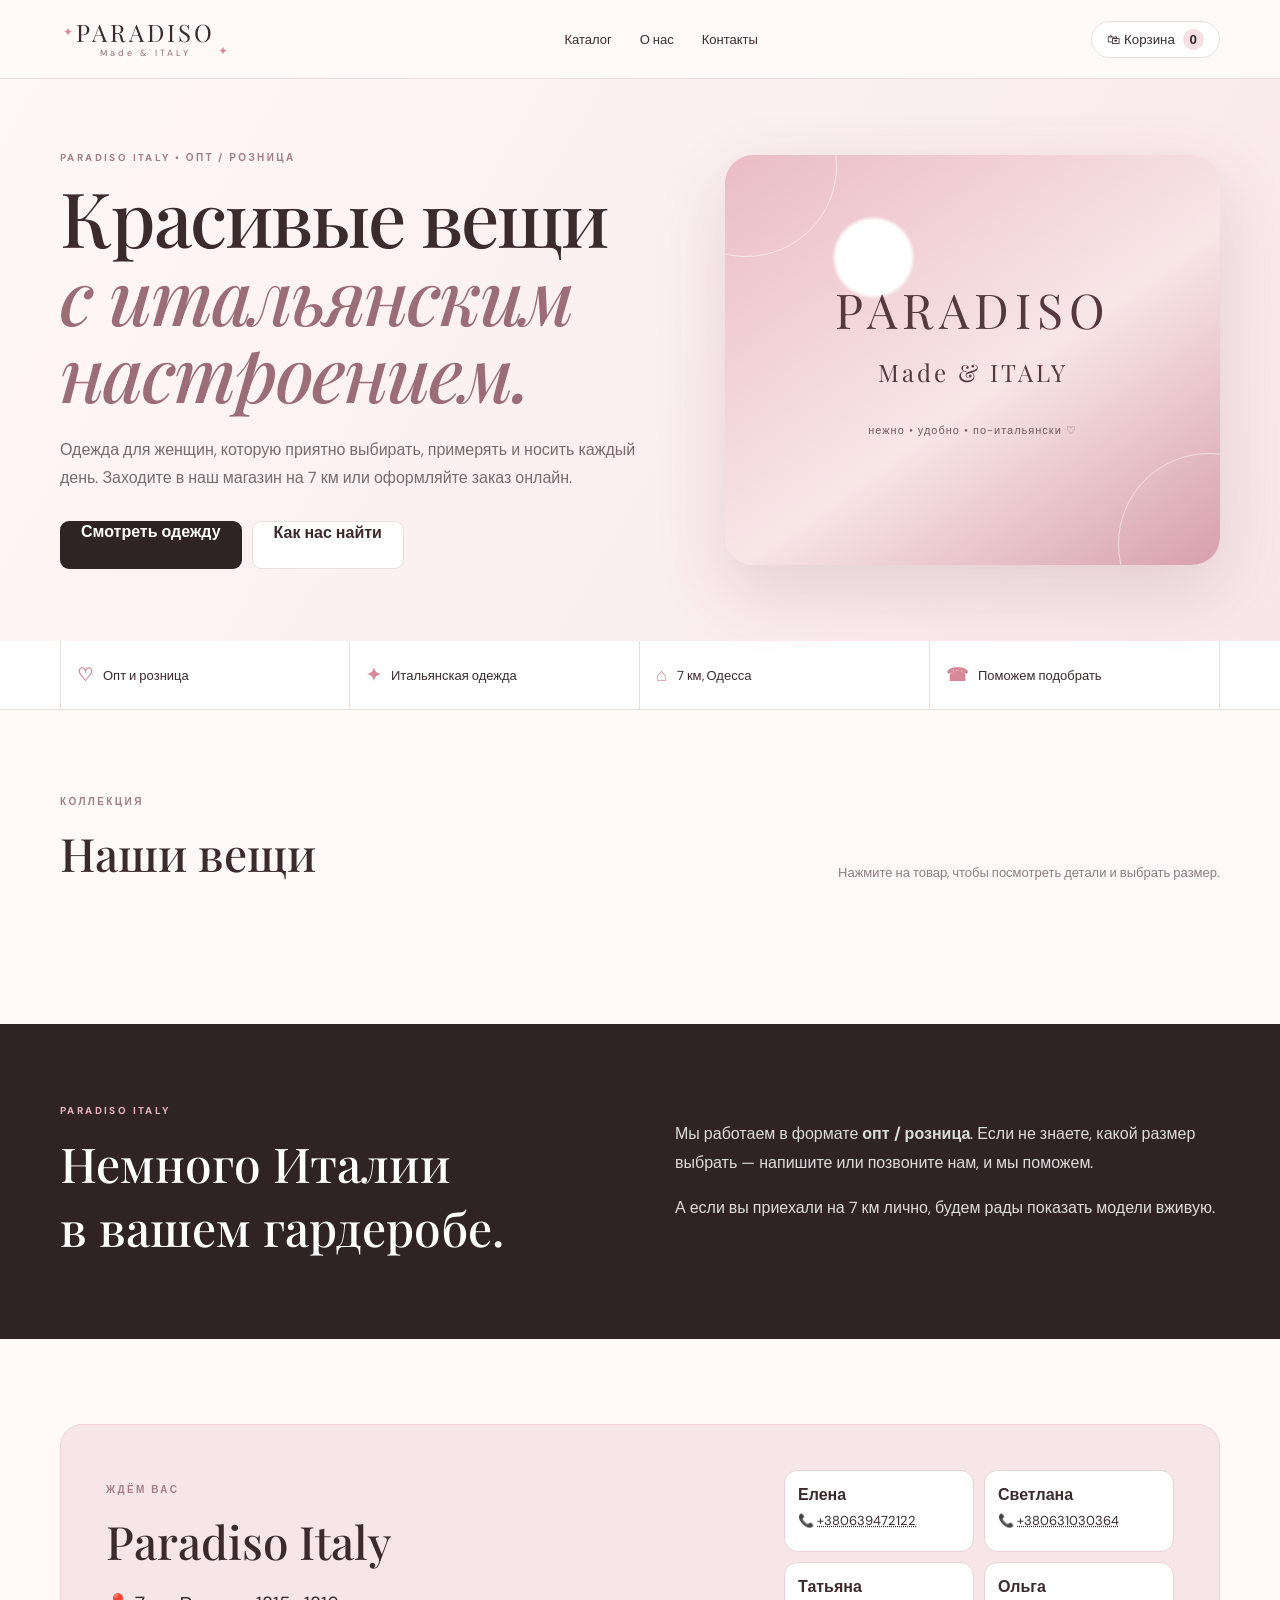
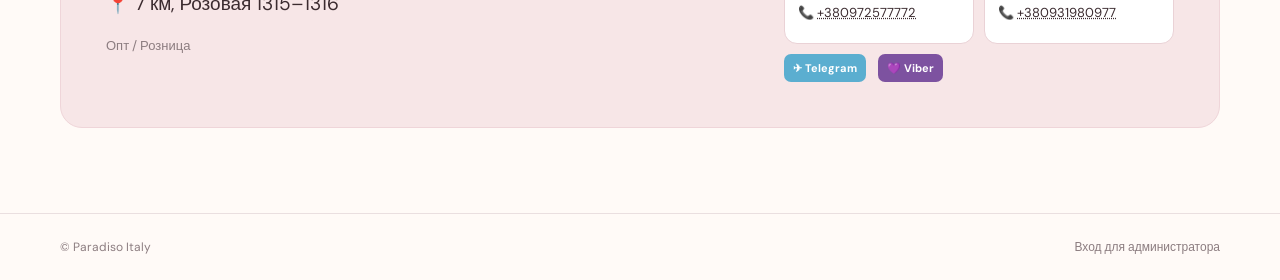
==== public/index.html @ 61d0f86c "обно" ====
<!doctype html>
<html lang="ru">
<head>
<meta name="google-site-verification" content="xDZA74YdljTS5p6z2vK63zpE6DEzyTb8hhzq6Sag-8w" />
<meta charset="utf-8"><meta name="viewport" content="width=device-width,initial-scale=1">
<meta name="description" content="Женская одежда оптом и в розницу в Одессе на 7 км. Каталог PARADISO Made & ITALY: костюмы, платья и другие модели. Выбор размера и заказ онлайн.">
<meta name="robots" content="index,follow,max-image-preview:large,max-snippet:-1,max-video-preview:-1">
<meta name="author" content="PARADISO Made & ITALY">
<meta name="application-name" content="PARADISO Made & ITALY">
<meta property="og:locale" content="ru_UA">
<meta property="og:image" content="https://paradiso-italy.kipillzatorskiy.workers.dev/images/social-preview.png">
<meta property="og:image:width" content="1200">
<meta property="og:image:height" content="630">
<meta property="og:image:alt" content="PARADISO Made & ITALY — женская одежда">
<meta name="twitter:card" content="summary_large_image">
<meta name="twitter:title" content="PARADISO Made & ITALY — женская одежда в Одессе">
<meta name="twitter:description" content="Женская одежда оптом и в розницу. 7 км, Одесса. Каталог и заказ онлайн.">
<meta name="twitter:image" content="https://paradiso-italy.kipillzatorskiy.workers.dev/images/social-preview.png">
<link rel="canonical" href="https://paradiso-italy.kipillzatorskiy.workers.dev/">
<meta property="og:type" content="website">
<meta property="og:site_name" content="PARADISO Made & ITALY">
<meta property="og:title" content="PARADISO Made & ITALY — женская одежда в Одессе">
<meta property="og:description" content="Женская одежда оптом и в розницу. 7 км, Одесса. Каталог и заказ онлайн.">
<meta property="og:url" content="https://paradiso-italy.kipillzatorskiy.workers.dev/">
<meta name="theme-color" content="#f6e7e8">
<title>PARADISO Made & ITALY — женская одежда в Одессе, 7 км</title>
<link rel="icon" href="favicon.svg" type="image/svg+xml">
<link rel="stylesheet" href="style.css">
<script type="application/ld+json">
{
  "@context":"https://schema.org",
  "@type":"ClothingStore",
  "name":"PARADISO Made & ITALY",
  "url":"https://paradiso-italy.kipillzatorskiy.workers.dev/",
  "description":"Женская одежда оптом и в розницу в Одессе на 7 км. Каталог, выбор размера и заказ онлайн.",
  "image":"https://paradiso-italy.kipillzatorskiy.workers.dev/images/social-preview.png",
  "areaServed":[
    {"@type":"City","name":"Одесса"},
    {"@type":"Country","name":"Украина"}
  ],
  "address":{
    "@type":"PostalAddress",
    "streetAddress":"Розовая 1315–1316, 7 км",
    "addressLocality":"Одесса",
    "addressCountry":"UA"
  },
  "telephone":["+380639472122","+380631030364","+380972577772","+380931980977"]
}
</script>
</head>
<body>
<header class="topbar">
  <div class="wrap nav">
    <a class="brand" href="#top" aria-label="Paradiso Italy">
      <span class="brand-flower">✦</span>
      <span class="brand-main">PARADISO</span>
      <span class="brand-sub">Made &amp; ITALY</span>
      <span class="brand-flower">✦</span>
    </a>
    <nav><a href="#catalog">Каталог</a><a href="#about">О нас</a><a href="#contacts">Контакты</a></nav>
    <button class="cart-pill" id="cartBtn">🛍 Корзина <b id="cartCount">0</b></button>
  </div>
</header>

<main id="top">
<section class="hero">
  <div class="wrap hero-grid">
    <div>
      <div class="tiny">PARADISO ITALY • ОПТ / РОЗНИЦА</div>
      <h1>Красивые вещи<br><i>с итальянским настроением.</i></h1>
      <p>Одежда для женщин, которую приятно выбирать, примерять и носить каждый день. Заходите в наш магазин на 7 км или оформляйте заказ онлайн.</p>
      <div class="hero-buttons"><a class="btn dark" href="#catalog">Смотреть одежду</a><a class="btn light" href="#contacts">Как нас найти</a></div>
    </div>
    <div class="hero-art">
      <div class="ornament">PARADISO<br><span>Made &amp; ITALY</span></div>
      <div class="hero-note">нежно • удобно • по-итальянски ♡</div>
    </div>
  </div>
</section>

<section class="benefits"><div class="wrap benefits-grid">
  <div><b>♡</b><span>Опт и розница</span></div>
  <div><b>✦</b><span>Итальянская одежда</span></div>
  <div><b>⌂</b><span>7 км, Одесса</span></div>
  <div><b>☎</b><span>Поможем подобрать</span></div>
</div></section>

<section id="catalog" class="section"><div class="wrap">
  <div class="section-title"><div><div class="tiny">КОЛЛЕКЦИЯ</div><h2>Наши вещи</h2></div><div class="soft">Нажмите на товар, чтобы посмотреть детали и выбрать размер.</div></div>
  <div class="catalog-head"><div id="cats" class="cats"></div></div>
  <div id="products" class="products"></div>
  <div id="empty" class="empty hidden">Пока ничего не найдено ♡</div>
</div></section>

<section id="about" class="dark-section"><div class="wrap about-grid">
  <div><div class="tiny pale">PARADISO ITALY</div><h2>Немного Италии<br>в вашем гардеробе.</h2></div>
  <div><p>Мы работаем в формате <b>опт / розница</b>. Если не знаете, какой размер выбрать — напишите или позвоните нам, и мы поможем.</p><p>А если вы приехали на 7 км лично, будем рады показать модели вживую.</p></div>
</div></section>

<section id="contacts" class="section"><div class="wrap">
  <div class="contact-card">
    <div><div class="tiny">ЖДЁМ ВАС</div><h2>Paradiso Italy</h2><p class="address">📍 7 км, Розовая 1315–1316</p><p class="soft">Опт / Розница</p></div>
    <div class="contact-people">
      <div class="person"><b id="contactName1">Елена</b><span>📞 <button id="contactPhone1" class="copy-phone" data-phone="+380639472122">+380639472122</button></span></div>
      <div class="person"><b id="contactName2">Светлана</b><span>📞 <button id="contactPhone2" class="copy-phone" data-phone="+380631030364">+380631030364</button></span></div>
      <div class="person"><b id="contactName3">Татьяна</b><span>📞 <button id="contactPhone3" class="copy-phone" data-phone="+380972577772">+380972577772</button></span></div>
      <div class="person"><b id="contactName4">Ольга</b><span>📞 <button id="contactPhone4" class="copy-phone" data-phone="+380931980977">+380931980977</button></span></div>
      <div class="person-links"><a id="tgBtn" class="mini-contact tg" href="#" target="_blank">✈ Telegram</a><a id="vbBtn" class="mini-contact vb" href="#">💜 Viber</a></div>
    </div>
  </div>
</div></section>
</main>
<footer><div class="wrap foot"><span>© <span id="year"></span> Paradiso Italy</span><a href="/admin.html">Вход для администратора</a></div></footer>

<div id="productModal" class="modal hidden"><div class="shade"></div><div class="modal-box product-modal"><button class="x" data-close>×</button><div id="modalPhoto"></div><div class="modal-content">
  <div class="tiny" id="modalCat"></div><h3 id="modalName"></h3><div id="modalPrice" class="price"></div><p id="modalDesc"></p>
  <label>Размер</label><div id="sizes" class="sizes"></div>
  <button id="addToCart" class="btn dark full">Добавить в корзину 🛍</button>
  <div id="sizeHint" class="hint">Выберите размер</div>
</div></div></div>

<div id="cartModal" class="modal hidden"><div class="shade"></div><div class="modal-box cart-modal"><button class="x" data-close>×</button><div class="tiny">ВАШ ЗАКАЗ</div><h3>Корзина <span id="cartTotalCount"></span></h3><div id="cartItems"></div><div class="cart-summary"><b>Итого:</b><strong id="cartTotal"></strong></div>
<button id="checkoutBtn" class="btn dark full">Перейти к оформлению</button></div></div>

<div id="checkoutModal" class="modal hidden"><div class="shade"></div><div class="modal-box checkout-modal"><button class="x" data-close>×</button><div class="tiny">ОФОРМЛЕНИЕ</div><h3>Куда отправить заказ?</h3>
<form id="checkoutForm">
<input required name="name" placeholder="Имя и фамилия получателя" autocomplete="name" pattern=".*\s+.*" title="Введите имя и фамилию">
<input required name="phone" placeholder="+380XXXXXXXXX" autocomplete="tel" inputmode="tel" pattern="\+380[0-9]{9}" title="Введите номер в формате +380XXXXXXXXX">
<div class="choice-title">Как получить заказ?</div>
<div class="choice"><label><input type="radio" name="delivery" value="Самовывоз" checked> 🏠 Самовывоз</label><label><input type="radio" name="delivery" value="Новая Почта"> 📦 Новая Почта</label></div>
<div id="pickupNote" class="success">Самовывоз: 7 км, Розовая 1315–1316. Приходите в магазин и заберите заказ после подтверждения менеджером.</div>
<div id="npFields" class="np-fields hidden">
  <div><input name="city" id="city" list="cityList" placeholder="Начните вводить город"><datalist id="cityList"></datalist></div>
  <div><input name="branch" id="branch" list="branchList" placeholder="Выберите отделение"><datalist id="branchList"></datalist></div>
  <div id="npHint" class="soft np-hint">Начните вводить город — список подгрузится.</div>
</div>
<div class="choice-title">Способ оплаты</div>
<div class="payment-select">
<select required name="payment" id="payment">
<option value="Перевод на карту">💳 Полная оплата на карту</option>
</select></div>
<div id="cardBox" class="card-box hidden"><div id="cardInfo"></div></div>
<label id="receiptBox" class="receipt-box hidden">Фото квитанции об оплате<input id="receipt" name="receipt" type="file" accept="image/*"></label>
<div id="orderStatus" class="error hidden"></div>
<textarea name="comment" placeholder="Комментарий к заказу"></textarea>
<button class="btn dark full" type="submit">Оформить заказ 🛍</button>
</form></div></div>

<div id="successModal" class="modal hidden"><div class="shade"></div><div class="modal-box success-box"><div class="success-icon">✓</div><h3>Заказ успешно оформлен!</h3><p id="successText">Спасибо! Мы получили ваш заказ и свяжемся с вами для подтверждения.</p><div class="success-order" id="successOrder"></div><button class="btn dark full" data-close-success>Вернуться в магазин</button></div></div>

<script src="script.js"></script>
</body></html>
---- public/style.css ----
@import url('https://fonts.googleapis.com/css2?family=DM+Sans:wght@400;500;700&family=Playfair+Display:ital,wght@0,500;0,600;1,500;1,600&display=swap');
:root{--ink:#3b2b2f;--pink:#f7dfe2;--rose:#d88999;--cream:#fffaf7;--line:#eadfe0;--muted:#8c7d80;--dark:#302326}
*{box-sizing:border-box}html{scroll-behavior:smooth}body{margin:0;background:var(--cream);color:var(--ink);font-family:"DM Sans",Arial,sans-serif}.wrap{width:min(1160px,calc(100% - 28px));margin:auto}a{text-decoration:none;color:inherit}.topbar{position:sticky;top:0;z-index:20;background:rgba(255,250,247,.94);backdrop-filter:blur(14px);border-bottom:1px solid var(--line)}.nav{height:78px;display:flex;align-items:center;justify-content:space-between;gap:18px}.brand{display:grid;grid-template-columns:16px auto 16px;align-items:center;text-align:center;line-height:1}.brand-main{font-family:"Playfair Display",serif;font-size:24px;letter-spacing:3px}.brand-sub{grid-column:2;font-size:9px;letter-spacing:3px;margin-top:5px;color:#8f6f76}.brand-flower{font-size:12px;color:var(--rose)}nav{display:flex;gap:28px;font-size:13px}nav a:hover{color:var(--rose)}.cart-pill{border:1px solid var(--line);background:#fff;border-radius:999px;padding:10px 15px;color:var(--ink);cursor:pointer}.cart-pill b{background:var(--pink);border-radius:50%;padding:3px 7px;margin-left:4px}.hero{padding:72px 0;background:linear-gradient(120deg,#fff8f6,#f8e7e9)}.hero-grid{display:grid;grid-template-columns:1.1fr .9fr;gap:60px;align-items:center}.tiny{font-size:10px;font-weight:700;letter-spacing:2.4px;color:#a17f86;margin-bottom:14px}.hero h1{font-family:"Playfair Display",serif;font-size:clamp(43px,6vw,76px);line-height:1.02;font-weight:500;margin:0 0 25px;letter-spacing:-2px}.hero h1 i{font-weight:500;color:#9b6d77}.hero p{color:#796b6e;line-height:1.8;max-width:590px}.hero-buttons{display:flex;gap:10px;margin-top:28px;flex-wrap:wrap}.btn{border:0;min-height:48px;padding:0 21px;border-radius:9px;font-weight:700;cursor:pointer;font-family:inherit}.dark{background:var(--dark);color:white}.light{background:white;border:1px solid var(--line)}.hero-art{min-height:410px;border-radius:28px;background:radial-gradient(circle at 30% 25%,#fff 0 8%,transparent 9%),linear-gradient(145deg,#eabcc4,#f8e6e7 55%,#d7a0ab);display:flex;flex-direction:column;align-items:center;justify-content:center;box-shadow:0 25px 70px rgba(115,65,76,.16);position:relative;overflow:hidden}.hero-art:before,.hero-art:after{content:"";position:absolute;width:180px;height:180px;border:1px solid rgba(255,255,255,.55);border-radius:50%}.hero-art:before{top:-80px;left:-70px}.hero-art:after{right:-80px;bottom:-70px}.ornament{font-family:"Playfair Display",serif;text-align:center;font-size:48px;letter-spacing:6px;color:#55393f;line-height:1.1}.ornament span{font-size:24px;letter-spacing:3px}.hero-note{margin-top:35px;font-size:11px;letter-spacing:1px;color:#745b60}.benefits{background:white;border-bottom:1px solid var(--line)}.benefits-grid{display:grid;grid-template-columns:repeat(4,1fr)}.benefits-grid div{padding:22px 16px;border-right:1px solid var(--line);display:flex;gap:10px;align-items:center;font-size:13px}.benefits-grid div:first-child{border-left:1px solid var(--line)}.benefits-grid b{color:var(--rose);font-size:18px}.section{padding:85px 0}.section-title{display:flex;justify-content:space-between;align-items:end;gap:20px;margin-bottom:30px}.section h2,.contact-card h2{font-family:"Playfair Display",serif;font-size:46px;font-weight:500;margin:0}.soft{color:var(--muted);font-size:13px;line-height:1.7}.catalog-head{margin-bottom:25px}.cats{display:flex;gap:7px;overflow:auto}.cat{white-space:nowrap;border:1px solid var(--line);background:white;border-radius:999px;padding:10px 15px;cursor:pointer;color:var(--ink)}.cat.active,.cat:hover{background:var(--pink);border-color:#edc6cc}.tools input,.checkout-modal input,.checkout-modal textarea{font:inherit;border:1px solid var(--line);background:white;border-radius:9px;padding:13px 14px;outline:none}.tools input{min-width:260px}.products{display:grid;grid-template-columns:repeat(3,1fr);gap:22px}.product{background:white;border:1px solid var(--line);border-radius:16px;overflow:hidden;cursor:pointer;transition:.2s;box-shadow:0 8px 30px rgba(70,40,45,.04)}.product:hover{transform:translateY(-3px);box-shadow:0 15px 35px rgba(70,40,45,.1)}.photo{height:390px;background:#eee;position:relative;overflow:hidden}.photo img{width:100%;height:100%;object-fit:cover}.tag{position:absolute;left:12px;top:12px;background:#fff9;border-radius:999px;padding:7px 10px;font-size:10px}.pinfo{padding:16px}.pname{font-weight:700}.pmeta{color:var(--muted);font-size:12px;margin-top:5px}.price{font-weight:700;font-size:18px;margin-top:9px}.empty{text-align:center;padding:50px;color:var(--muted)}.hidden{display:none!important}.dark-section{background:var(--dark);color:#fff;padding:80px 0}.about-grid{display:grid;grid-template-columns:1fr 1fr;gap:70px}.dark-section h2{font-family:"Playfair Display",serif;font-size:48px;font-weight:500;margin:0}.dark-section p{color:#ddd;line-height:1.8}.pale{color:#e9b8c1}.contact-card{background:#f7e6e7;border:1px solid #efd5d9;border-radius:22px;padding:45px;display:flex;align-items:center;justify-content:space-between;gap:30px}.address{font-size:19px}.contact-buttons{display:flex;gap:9px;flex-wrap:wrap}.contact{padding:13px 16px;background:#fff;border:1px solid #ead2d6;border-radius:9px;font-size:13px;font-weight:700}.contact.dark{border-color:var(--dark)}.contact.tg{background:#5baed0;color:#fff;border-color:#5baed0}footer{border-top:1px solid var(--line);padding:25px 0;font-size:12px;color:var(--muted)}.foot{display:flex;justify-content:space-between}.modal{position:fixed;inset:0;z-index:60;display:grid;place-items:center;padding:16px}.shade{position:absolute;inset:0;background:#2b1e21aa;backdrop-filter:blur(4px)}.modal-box{position:relative;z-index:1;background:#fff;border-radius:18px;max-width:850px;width:100%;max-height:92vh;overflow:auto;box-shadow:0 30px 100px #0004}.x{position:absolute;right:12px;top:10px;width:38px;height:38px;border:0;background:white;border-radius:50%;font-size:27px;cursor:pointer;z-index:2}.product-modal{display:grid;grid-template-columns:1fr 1fr}.product-modal>div:first-of-type{min-height:520px;background:#eee}.product-modal>div:first-of-type img{width:100%;height:100%;object-fit:cover}.modal-content{padding:45px}.modal-content h3,.cart-modal h3,.checkout-modal h3{font-family:"Playfair Display",serif;font-size:34px;margin:0 0 10px;font-weight:500}.modal-content p{line-height:1.7;color:var(--muted)}.modal-content label{display:block;font-size:12px;font-weight:700;margin:25px 0 9px}.sizes{display:flex;flex-wrap:wrap;gap:8px}.size{padding:10px 15px;border:1px solid var(--line);background:white;border-radius:8px;cursor:pointer}.size.selected{background:var(--pink);border-color:#dba4ad}.full{width:100%;margin-top:22px}.hint{font-size:12px;color:var(--muted);margin-top:10px;text-align:center}.cart-modal,.checkout-modal{padding:40px;max-width:620px}.cart-line{display:grid;grid-template-columns:58px 1fr auto;gap:12px;align-items:center;padding:13px 0;border-bottom:1px solid var(--line)}.cart-line img{width:58px;height:70px;object-fit:cover;border-radius:7px}.remove{border:0;background:none;color:#a66;cursor:pointer}.cart-summary{display:flex;justify-content:space-between;padding:18px 0;font-size:17px}.checkout-modal form{display:grid;gap:12px}.choice{display:flex;gap:12px;flex-wrap:wrap;font-size:13px;padding:4px 0}.choice label{background:#fff5f6;border:1px solid var(--line);padding:10px 12px;border-radius:9px}.checkout-modal textarea{min-height:90px;resize:vertical}.success{background:#e6f6ea;border:1px solid #b9dfc2;padding:12px;border-radius:9px;color:#34613e}.error{background:#fff0f0;border:1px solid #edc4c4;padding:12px;border-radius:9px;color:#8c4444}@media(max-width:850px){nav{display:none}.hero{padding:45px 0}.hero-grid{grid-template-columns:1fr;gap:30px}.hero-art{min-height:330px}.benefits-grid{grid-template-columns:repeat(2,1fr)}.products{grid-template-columns:repeat(2,1fr)}.photo{height:320px}.about-grid{grid-template-columns:1fr;gap:25px}.contact-card{display:block}.contact-buttons{margin-top:25px}.section-title{display:block}.section-title .soft{margin-top:8px}.product-modal{grid-template-columns:1fr}.product-modal>div:first-of-type{min-height:350px}}@media(max-width:520px){.wrap{width:calc(100% - 20px)}.nav{height:67px}.brand-main{font-size:19px}.brand-sub{font-size:7px}.cart-pill{padding:9px 10px}.hero h1{font-size:43px}.ornament{font-size:35px}.ornament span{font-size:18px}.benefits-grid{grid-template-columns:1fr 1fr}.benefits-grid div{font-size:11px;padding:17px 10px}.section{padding:60px 0}.section h2,.contact-card h2,.dark-section h2{font-size:37px}.products{grid-template-columns:1fr 1fr;gap:10px}.photo{height:230px}.pinfo{padding:12px}.pname{font-size:13px}.price{font-size:15px}.tools input{width:100%;min-width:0}.cats{width:100%}.contact{width:100%;text-align:center}.contact-card{padding:30px 22px}.modal{padding:8px}.modal-content{padding:28px 22px}.cart-modal,.checkout-modal{padding:30px 20px}.foot{flex-direction:column;gap:8px}}

.contact-people{display:grid;grid-template-columns:1fr 1fr;gap:10px}.person{background:#fff;border:1px solid #ead2d6;border-radius:13px;padding:13px;min-width:190px}.person b{display:block;margin-bottom:7px}.person span{display:block;font-size:13px;margin-bottom:9px}.copy-phone{border:0;background:none;padding:0;color:var(--ink);font:inherit;cursor:pointer;text-decoration:underline dotted}.mini-contact{display:inline-block;padding:7px 9px;border-radius:7px;font-size:11px;font-weight:700;margin-right:5px}.mini-contact.tg{background:#5baed0;color:#fff}.mini-contact.vb{background:#7d52a0;color:#fff}.choice-title{font-size:12px;font-weight:700;margin-top:6px}.np-fields{display:grid;grid-template-columns:1fr 1fr;gap:10px}.payment-select select{width:100%;padding:13px;border:1px solid var(--line);border-radius:9px;background:white;font:inherit}.success-box{max-width:480px;padding:42px;text-align:center}.success-icon{width:66px;height:66px;margin:0 auto 18px;border-radius:50%;background:#e5f5e9;color:#3f8a53;display:grid;place-items:center;font-size:36px;font-weight:700}.success-box h3{font-family:"Playfair Display",serif;font-size:34px;font-weight:500;margin:0 0 12px}.success-box p{color:var(--muted);line-height:1.6}.success-order{display:inline-block;margin:10px 0;padding:9px 14px;border-radius:999px;background:#f7e6e7;font-weight:700}
@media(max-width:650px){.contact-people{grid-template-columns:1fr}.person{min-width:0}.np-fields{grid-template-columns:1fr}}

.person-links{display:flex;gap:7px;align-items:center;flex-wrap:wrap}

.card-box{padding:13px 15px;background:#fff5f6;border:1px solid var(--line);border-radius:9px;line-height:1.7}.receipt-box{display:grid;gap:7px;font-size:12px;font-weight:700}.receipt-box input{padding:9px}.np-hint{grid-column:1/-1;margin-top:-5px}.order-payment-status{display:inline-block;padding:5px 9px;border-radius:999px;background:#fff5d8}.receipt-preview{max-width:260px;max-height:320px;border-radius:10px;border:1px solid var(--line);margin-top:8px}.payment-actions{display:flex;gap:7px;flex-wrap:wrap;margin-top:8px}
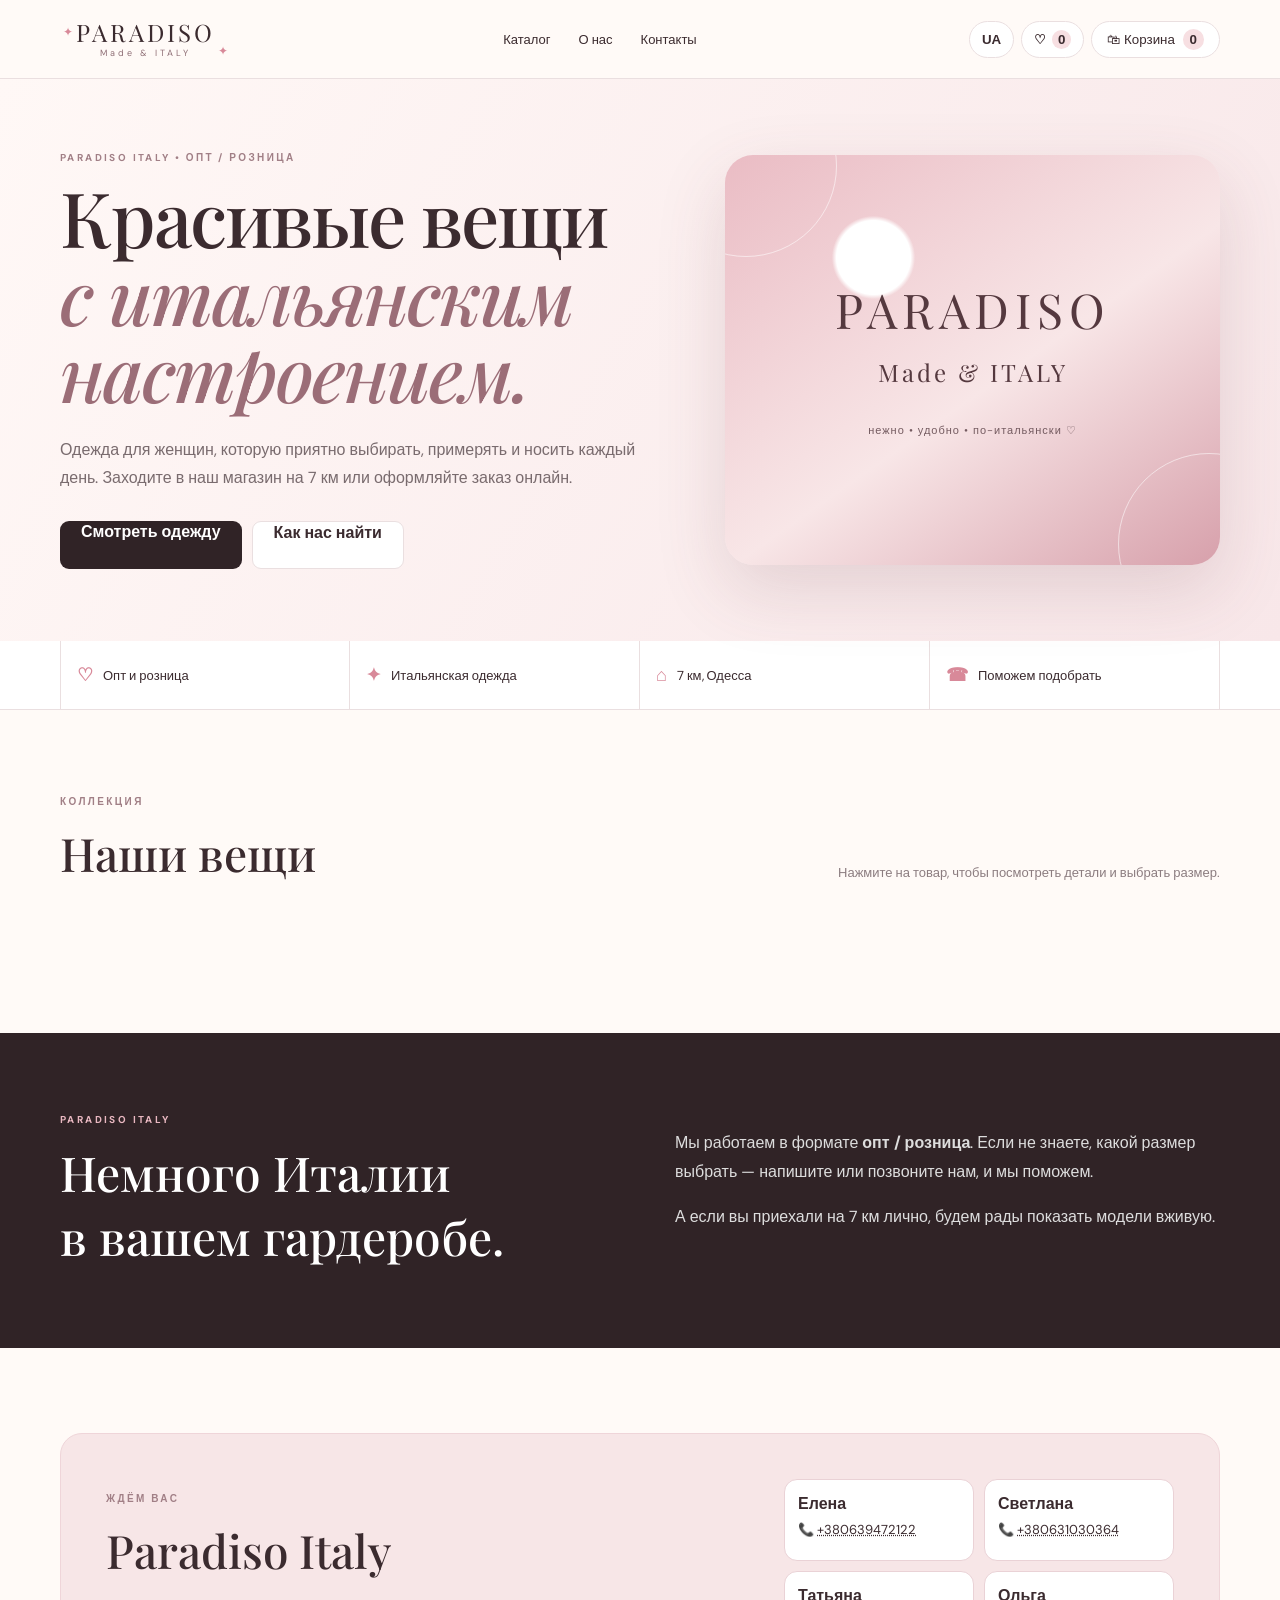
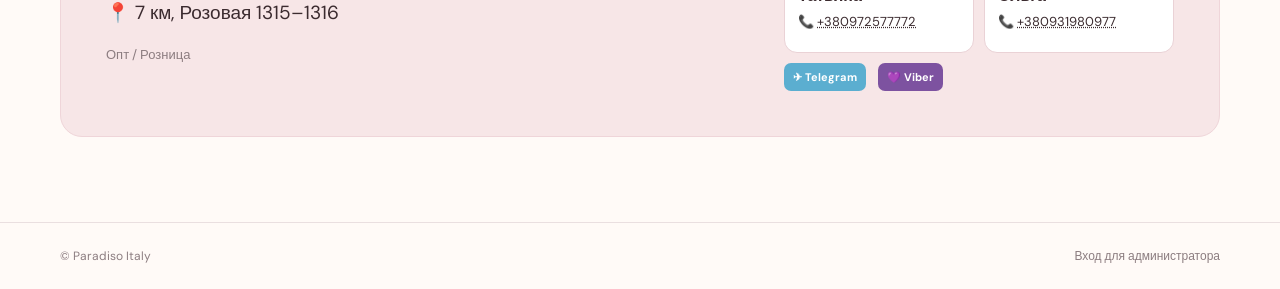
==== commit 4575f98d: "большая обнова" ====
--- a/public/index.html
+++ b/public/index.html
@@ -8,14 +8,16 @@
 <meta name="author" content="PARADISO Made & ITALY">
 <meta name="application-name" content="PARADISO Made & ITALY">
 <meta property="og:locale" content="ru_UA">
-<meta property="og:image" content="https://paradiso-italy.kipillzatorskiy.workers.dev/images/social-preview.png">
+<meta property="og:image" content="https://paradiso-italy.kipillzatorskiy.workers.dev/images/social-preview.jpg">
 <meta property="og:image:width" content="1200">
 <meta property="og:image:height" content="630">
 <meta property="og:image:alt" content="PARADISO Made & ITALY — женская одежда">
+<meta property="og:image:type" content="image/jpeg">
+<meta name="twitter:image:alt" content="PARADISO Made & ITALY — женская одежда">
 <meta name="twitter:card" content="summary_large_image">
 <meta name="twitter:title" content="PARADISO Made & ITALY — женская одежда в Одессе">
 <meta name="twitter:description" content="Женская одежда оптом и в розницу. 7 км, Одесса. Каталог и заказ онлайн.">
-<meta name="twitter:image" content="https://paradiso-italy.kipillzatorskiy.workers.dev/images/social-preview.png">
+<meta name="twitter:image" content="https://paradiso-italy.kipillzatorskiy.workers.dev/images/social-preview.jpg">
 <link rel="canonical" href="https://paradiso-italy.kipillzatorskiy.workers.dev/">
 <meta property="og:type" content="website">
 <meta property="og:site_name" content="PARADISO Made & ITALY">
@@ -33,7 +35,7 @@
   "name":"PARADISO Made & ITALY",
   "url":"https://paradiso-italy.kipillzatorskiy.workers.dev/",
   "description":"Женская одежда оптом и в розницу в Одессе на 7 км. Каталог, выбор размера и заказ онлайн.",
-  "image":"https://paradiso-italy.kipillzatorskiy.workers.dev/images/social-preview.png",
+  "image":"https://paradiso-italy.kipillzatorskiy.workers.dev/images/social-preview.jpg",
   "areaServed":[
     {"@type":"City","name":"Одесса"},
     {"@type":"Country","name":"Украина"}
@@ -57,8 +59,8 @@
       <span class="brand-sub">Made &amp; ITALY</span>
       <span class="brand-flower">✦</span>
     </a>
-    <nav><a href="#catalog">Каталог</a><a href="#about">О нас</a><a href="#contacts">Контакты</a></nav>
-    <button class="cart-pill" id="cartBtn">🛍 Корзина <b id="cartCount">0</b></button>
+    <nav><a href="#catalog" data-i18n="navCatalog">Каталог</a><a href="#about" data-i18n="navAbout">О нас</a><a href="#contacts" data-i18n="navContacts">Контакты</a></nav>
+    <div class="nav-actions"><button class="lang-pill" id="langToggle">UA</button><button class="fav-pill" id="favBtn">♡ <b id="favCount">0</b></button><button class="cart-pill" id="cartBtn">🛍 <span data-i18n="cart">Корзина</span> <b id="cartCount">0</b></button></div>
   </div>
 </header>
 
@@ -66,10 +68,10 @@
 <section class="hero">
   <div class="wrap hero-grid">
     <div>
-      <div class="tiny">PARADISO ITALY • ОПТ / РОЗНИЦА</div>
-      <h1>Красивые вещи<br><i>с итальянским настроением.</i></h1>
-      <p>Одежда для женщин, которую приятно выбирать, примерять и носить каждый день. Заходите в наш магазин на 7 км или оформляйте заказ онлайн.</p>
-      <div class="hero-buttons"><a class="btn dark" href="#catalog">Смотреть одежду</a><a class="btn light" href="#contacts">Как нас найти</a></div>
+      <div class="tiny" data-i18n="heroTiny">PARADISO ITALY • ОПТ / РОЗНИЦА</div>
+      <h1><span data-i18n="heroTitle">Красивые вещи</span><br><i data-i18n="heroSubtitle">с итальянским настроением.</i></h1>
+      <p data-i18n="heroText">Одежда для женщин, которую приятно выбирать, примерять и носить каждый день. Заходите в наш магазин на 7 км или оформляйте заказ онлайн.</p>
+      <div class="hero-buttons"><a class="btn dark" href="#catalog" data-i18n="heroCatalog">Смотреть одежду</a><a class="btn light" href="#contacts" data-i18n="heroFind">Как нас найти</a></div>
     </div>
     <div class="hero-art">
       <div class="ornament">PARADISO<br><span>Made &amp; ITALY</span></div>
@@ -86,8 +88,8 @@
 </div></section>
 
 <section id="catalog" class="section"><div class="wrap">
-  <div class="section-title"><div><div class="tiny">КОЛЛЕКЦИЯ</div><h2>Наши вещи</h2></div><div class="soft">Нажмите на товар, чтобы посмотреть детали и выбрать размер.</div></div>
-  <div class="catalog-head"><div id="cats" class="cats"></div></div>
+  <div class="section-title"><div><div class="tiny" data-i18n="collection">КОЛЛЕКЦИЯ</div><h2 data-i18n="ourItems">Наши вещи</h2></div><div class="soft" data-i18n="catalogHint">Нажмите на товар, чтобы посмотреть детали и выбрать размер.</div></div>
+  <div class="catalog-head"><div id="smartFilters" class="smart-filters"></div><div id="cats" class="cats"></div></div>
   <div id="products" class="products"></div>
   <div id="empty" class="empty hidden">Пока ничего не найдено ♡</div>
 </div></section>
@@ -112,41 +114,42 @@
 </main>
 <footer><div class="wrap foot"><span>© <span id="year"></span> Paradiso Italy</span><a href="/admin.html">Вход для администратора</a></div></footer>
 
-<div id="productModal" class="modal hidden"><div class="shade"></div><div class="modal-box product-modal"><button class="x" data-close>×</button><div id="modalPhoto"></div><div class="modal-content">
+<div id="productModal" class="modal hidden"><div class="shade"></div><div class="modal-box product-modal"><button class="x" data-close>×</button><div id="modalPhoto"></div><div id="modalGallery" class="modal-gallery"></div><div class="modal-content">
   <div class="tiny" id="modalCat"></div><h3 id="modalName"></h3><div id="modalPrice" class="price"></div><p id="modalDesc"></p>
-  <label>Размер</label><div id="sizes" class="sizes"></div>
-  <button id="addToCart" class="btn dark full">Добавить в корзину 🛍</button>
-  <div id="sizeHint" class="hint">Выберите размер</div>
+  <label data-i18n="color">Цвет</label><div id="colors" class="colors"></div><label data-i18n="size">Размер</label><div id="sizes" class="sizes"></div>
+  <button id="addToCart" class="btn dark full" data-i18n="addToCart">Добавить в корзину 🛍</button>
+  <div id="sizeHint" class="hint" data-i18n="chooseSize">Выберите размер</div>
 </div></div></div>
 
-<div id="cartModal" class="modal hidden"><div class="shade"></div><div class="modal-box cart-modal"><button class="x" data-close>×</button><div class="tiny">ВАШ ЗАКАЗ</div><h3>Корзина <span id="cartTotalCount"></span></h3><div id="cartItems"></div><div class="cart-summary"><b>Итого:</b><strong id="cartTotal"></strong></div>
-<button id="checkoutBtn" class="btn dark full">Перейти к оформлению</button></div></div>
+<div id="cartModal" class="modal hidden"><div class="shade"></div><div class="modal-box cart-modal"><button class="x" data-close>×</button><div class="tiny" data-i18n="yourOrder">ВАШ ЗАКАЗ</div><h3><span data-i18n="cart">Корзина</span> <span id="cartTotalCount"></span></h3><div id="cartItems"></div><div class="cart-summary"><b data-i18n="total">Итого:</b><strong id="cartTotal"></strong></div>
+<button id="checkoutBtn" class="btn dark full" data-i18n="checkout">Перейти к оформлению</button></div></div>
 
-<div id="checkoutModal" class="modal hidden"><div class="shade"></div><div class="modal-box checkout-modal"><button class="x" data-close>×</button><div class="tiny">ОФОРМЛЕНИЕ</div><h3>Куда отправить заказ?</h3>
+<div id="checkoutModal" class="modal hidden"><div class="shade"></div><div class="modal-box checkout-modal"><button class="x" data-close>×</button><div class="tiny" data-i18n="checkoutTitleSmall">ОФОРМЛЕНИЕ</div><h3 data-i18n="whereOrder">Куда отправить заказ?</h3>
 <form id="checkoutForm">
 <input required name="name" placeholder="Имя и фамилия получателя" autocomplete="name" pattern=".*\s+.*" title="Введите имя и фамилию">
 <input required name="phone" placeholder="+380XXXXXXXXX" autocomplete="tel" inputmode="tel" pattern="\+380[0-9]{9}" title="Введите номер в формате +380XXXXXXXXX">
-<div class="choice-title">Как получить заказ?</div>
-<div class="choice"><label><input type="radio" name="delivery" value="Самовывоз" checked> 🏠 Самовывоз</label><label><input type="radio" name="delivery" value="Новая Почта"> 📦 Новая Почта</label></div>
+<div class="choice-title" data-i18n="deliveryHow">Как получить заказ?</div>
+<div class="choice"><label><input type="radio" name="delivery" value="Самовывоз" checked> 🏠 <span data-i18n="pickup">Самовывоз</span></label><label><input type="radio" name="delivery" value="Новая Почта"> 📦 <span data-i18n="nova">Новая Почта</span></label></div>
 <div id="pickupNote" class="success">Самовывоз: 7 км, Розовая 1315–1316. Приходите в магазин и заберите заказ после подтверждения менеджером.</div>
 <div id="npFields" class="np-fields hidden">
   <div><input name="city" id="city" list="cityList" placeholder="Начните вводить город"><datalist id="cityList"></datalist></div>
   <div><input name="branch" id="branch" list="branchList" placeholder="Выберите отделение"><datalist id="branchList"></datalist></div>
   <div id="npHint" class="soft np-hint">Начните вводить город — список подгрузится.</div>
 </div>
-<div class="choice-title">Способ оплаты</div>
+<div class="choice-title" data-i18n="paymentMethod">Способ оплаты</div>
 <div class="payment-select">
 <select required name="payment" id="payment">
-<option value="Перевод на карту">💳 Полная оплата на карту</option>
+<option value="Оплата при получении" data-i18n="payOnPickup">💵 Оплата при получении</option>
+<option value="Перевод на карту" data-i18n="payCard">💳 Полная оплата на карту</option>
 </select></div>
 <div id="cardBox" class="card-box hidden"><div id="cardInfo"></div></div>
 <label id="receiptBox" class="receipt-box hidden">Фото квитанции об оплате<input id="receipt" name="receipt" type="file" accept="image/*"></label>
 <div id="orderStatus" class="error hidden"></div>
 <textarea name="comment" placeholder="Комментарий к заказу"></textarea>
-<button class="btn dark full" type="submit">Оформить заказ 🛍</button>
+<button class="btn dark full" type="submit" data-i18n="placeOrder">Оформить заказ 🛍</button>
 </form></div></div>
 
-<div id="successModal" class="modal hidden"><div class="shade"></div><div class="modal-box success-box"><div class="success-icon">✓</div><h3>Заказ успешно оформлен!</h3><p id="successText">Спасибо! Мы получили ваш заказ и свяжемся с вами для подтверждения.</p><div class="success-order" id="successOrder"></div><button class="btn dark full" data-close-success>Вернуться в магазин</button></div></div>
+<div id="successModal" class="modal hidden"><div class="shade"></div><div class="modal-box success-box"><div class="success-icon">✓</div><h3 data-i18n="successTitle">Заказ успешно оформлен!</h3><p id="successText" data-i18n="successText">Спасибо! Мы получили ваш заказ и свяжемся с вами для подтверждения.</p><div class="success-order" id="successOrder"></div><button class="btn dark full" data-close-success data-i18n="backShop">Вернуться в магазин</button></div></div>
 
 <script src="script.js"></script>
 </body></html>
--- a/public/style.css
+++ b/public/style.css
@@ -8,3 +8,26 @@
 .person-links{display:flex;gap:7px;align-items:center;flex-wrap:wrap}
 
 .card-box{padding:13px 15px;background:#fff5f6;border:1px solid var(--line);border-radius:9px;line-height:1.7}.receipt-box{display:grid;gap:7px;font-size:12px;font-weight:700}.receipt-box input{padding:9px}.np-hint{grid-column:1/-1;margin-top:-5px}.order-payment-status{display:inline-block;padding:5px 9px;border-radius:999px;background:#fff5d8}.receipt-preview{max-width:260px;max-height:320px;border-radius:10px;border:1px solid var(--line);margin-top:8px}.payment-actions{display:flex;gap:7px;flex-wrap:wrap;margin-top:8px}
+
+/* Product gallery layout fix */
+.product-modal{grid-template-columns:minmax(0,1fr) minmax(0,1fr);align-items:start;overflow:hidden}
+.product-modal #modalPhoto{grid-column:1;grid-row:1;min-width:0;min-height:0!important;height:520px;background:#f3eeee;overflow:hidden}
+.product-modal #modalPhoto img{display:block;width:100%;height:100%;object-fit:contain}
+.product-modal #modalGallery{grid-column:1;grid-row:2;min-width:0;max-width:100%;display:flex;gap:8px;overflow-x:auto;overflow-y:hidden;padding:10px 12px 14px;background:#fff}
+.product-modal #modalGallery .gallery-thumb{flex:0 0 auto;width:64px;height:80px}
+.product-modal #modalGallery .gallery-thumb img{display:block;width:100%;height:100%;object-fit:cover}
+.product-modal .modal-content{grid-column:2;grid-row:1 / span 2;min-width:0;overflow-wrap:anywhere}
+@media(max-width:850px){
+  .product-modal{grid-template-columns:1fr;grid-template-rows:auto auto auto;overflow:auto}
+  .product-modal #modalPhoto{grid-column:1;grid-row:1;height:390px}
+  .product-modal #modalGallery{grid-column:1;grid-row:2}
+  .product-modal .modal-content{grid-column:1;grid-row:3}
+}
+@media(max-width:520px){
+  .product-modal #modalPhoto{height:360px}
+  .product-modal #modalGallery .gallery-thumb{width:58px;height:72px}
+}
+
+.nav-actions{display:flex;align-items:center;gap:7px}.lang-pill,.fav-pill{border:1px solid var(--line);background:#fff;border-radius:999px;padding:10px 12px;color:var(--ink);cursor:pointer;font-weight:700}.fav-pill b{background:var(--pink);border-radius:50%;padding:2px 6px;margin-left:2px}.smart-filters{display:flex;gap:7px;flex-wrap:wrap;margin-bottom:9px}.smart-filter{border:1px solid var(--line);background:#fff;border-radius:999px;padding:9px 13px;cursor:pointer;font:inherit;color:var(--ink)}.smart-filter.active{background:var(--pink);border-color:#e2b5bd}
+.product{position:relative}.product .favorite-btn{position:absolute;right:10px;top:10px;z-index:3;width:36px;height:36px;border:1px solid #eadfe0;background:#fffdfd;border-radius:50%;cursor:pointer;font-size:19px;line-height:1}.product .favorite-btn.active{background:#f7dfe2}.badge-row{position:absolute;left:12px;top:12px;display:flex;gap:5px;flex-wrap:wrap;max-width:75%}.tag{position:static}.product-badge{background:#302326;color:#fff;border-radius:999px;padding:6px 9px;font-size:10px}.product-badge.sale{background:#d88999}.price-row{display:flex;align-items:baseline;gap:8px;flex-wrap:wrap}.old-price{text-decoration:line-through;color:#a9999d;font-size:13px}.new-price{font-weight:700;font-size:18px}.modal-price-row{display:flex;align-items:baseline;gap:10px;flex-wrap:wrap}.modal-old-price{text-decoration:line-through;color:#a9999d}.modal-gallery{grid-column:1;padding:0 14px 14px;display:flex;gap:8px;overflow:auto;background:#eee}.modal-gallery .gallery-thumb{border:1px solid transparent;background:#fff;padding:0;width:72px;height:86px;flex:0 0 auto;border-radius:7px;overflow:hidden;cursor:pointer}.modal-gallery .gallery-thumb.selected{border-color:#d88999}.modal-gallery img{width:100%;height:100%;object-fit:cover}
+@media(max-width:760px){.nav-actions{gap:4px}.lang-pill,.fav-pill,.cart-pill{padding:9px 10px}.product-modal{display:block}.product-modal>div:first-of-type{min-height:330px}.modal-gallery{padding:8px;}.modal-content{padding:25px 20px}.modal-gallery .gallery-thumb{width:60px;height:72px}}
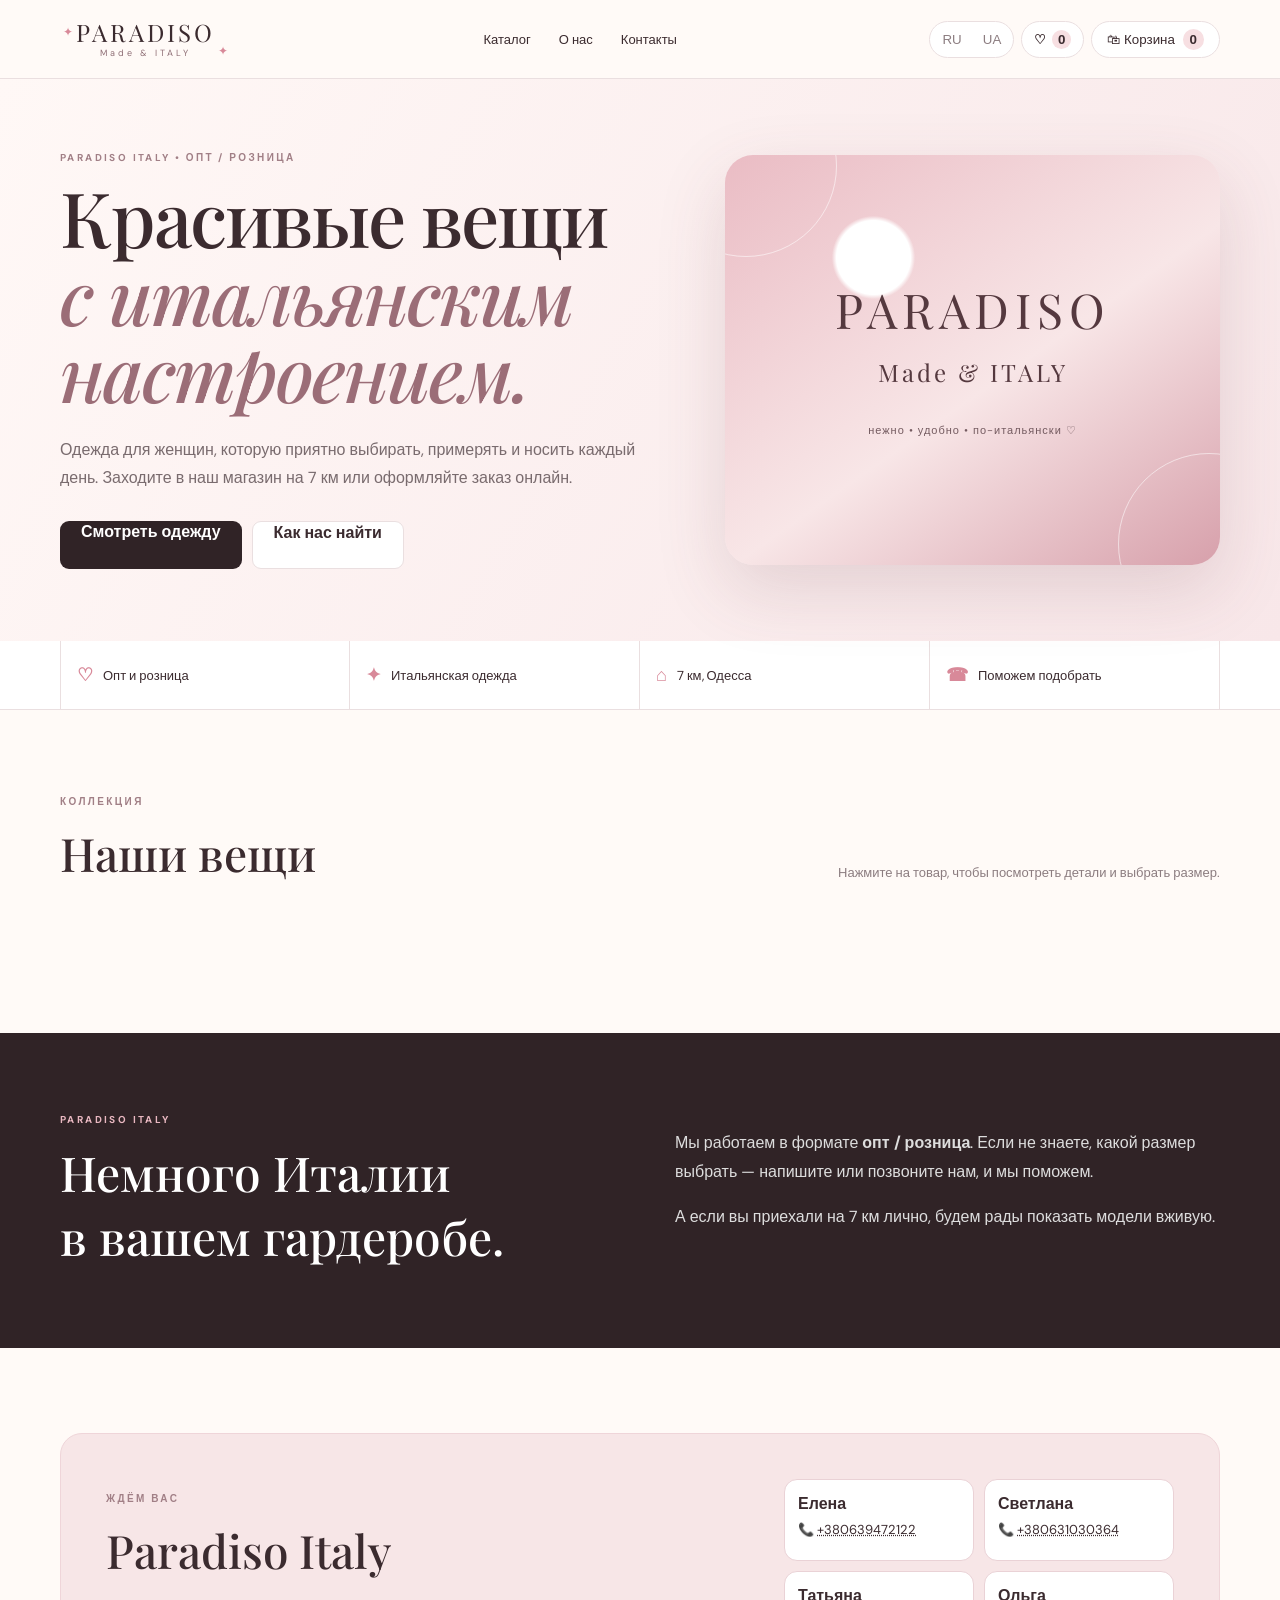
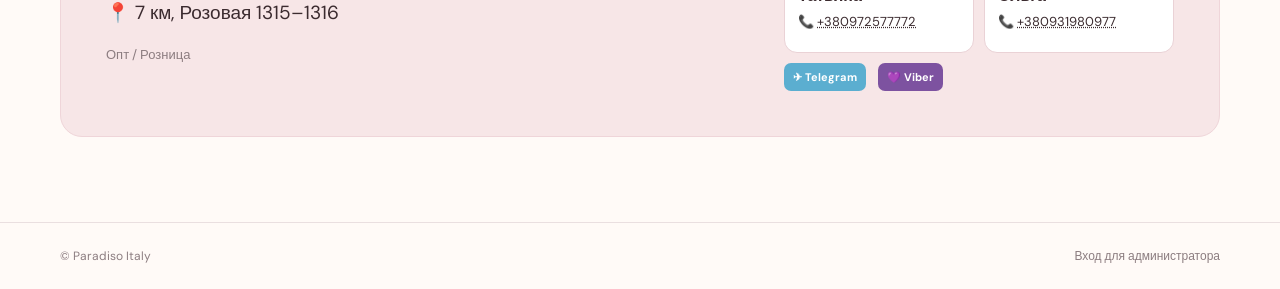
==== commit 5b768b68: "до обнова" ====
--- a/public/index.html
+++ b/public/index.html
@@ -60,7 +60,7 @@
       <span class="brand-flower">✦</span>
     </a>
     <nav><a href="#catalog" data-i18n="navCatalog">Каталог</a><a href="#about" data-i18n="navAbout">О нас</a><a href="#contacts" data-i18n="navContacts">Контакты</a></nav>
-    <div class="nav-actions"><button class="lang-pill" id="langToggle">UA</button><button class="fav-pill" id="favBtn">♡ <b id="favCount">0</b></button><button class="cart-pill" id="cartBtn">🛍 <span data-i18n="cart">Корзина</span> <b id="cartCount">0</b></button></div>
+    <div class="nav-actions"><div class="lang-switch" aria-label="Language"><button id="langRu" type="button">RU</button><button id="langUa" type="button">UA</button></div><button class="fav-pill" id="favBtn">♡ <b id="favCount">0</b></button><button class="cart-pill" id="cartBtn">🛍 <span data-i18n="cart">Корзина</span> <b id="cartCount">0</b></button></div>
   </div>
 </header>
 
@@ -75,16 +75,16 @@
     </div>
     <div class="hero-art">
       <div class="ornament">PARADISO<br><span>Made &amp; ITALY</span></div>
-      <div class="hero-note">нежно • удобно • по-итальянски ♡</div>
+      <div class="hero-note" data-i18n="heroNote">нежно • удобно • по-итальянски ♡</div>
     </div>
   </div>
 </section>
 
 <section class="benefits"><div class="wrap benefits-grid">
-  <div><b>♡</b><span>Опт и розница</span></div>
-  <div><b>✦</b><span>Итальянская одежда</span></div>
-  <div><b>⌂</b><span>7 км, Одесса</span></div>
-  <div><b>☎</b><span>Поможем подобрать</span></div>
+  <div><b>♡</b><span data-i18n="benefitWholesale">Опт и розница</span></div>
+  <div><b>✦</b><span data-i18n="benefitItalian">Итальянская одежда</span></div>
+  <div><b>⌂</b><span data-i18n="benefitAddress">7 км, Одесса</span></div>
+  <div><b>☎</b><span data-i18n="benefitHelp">Поможем подобрать</span></div>
 </div></section>
 
 <section id="catalog" class="section"><div class="wrap">
@@ -95,13 +95,13 @@
 </div></section>
 
 <section id="about" class="dark-section"><div class="wrap about-grid">
-  <div><div class="tiny pale">PARADISO ITALY</div><h2>Немного Италии<br>в вашем гардеробе.</h2></div>
-  <div><p>Мы работаем в формате <b>опт / розница</b>. Если не знаете, какой размер выбрать — напишите или позвоните нам, и мы поможем.</p><p>А если вы приехали на 7 км лично, будем рады показать модели вживую.</p></div>
+  <div><div class="tiny pale">PARADISO ITALY</div><h2 data-i18n="aboutTitle">Немного Италии<br>в вашем гардеробе.</h2></div>
+  <div><p data-i18n="aboutText1">Мы работаем в формате <b>опт / розница</b>. Если не знаете, какой размер выбрать — напишите или позвоните нам, и мы поможем.</p><p data-i18n="aboutText2">А если вы приехали на 7 км лично, будем рады показать модели вживую.</p></div>
 </div></section>
 
 <section id="contacts" class="section"><div class="wrap">
   <div class="contact-card">
-    <div><div class="tiny">ЖДЁМ ВАС</div><h2>Paradiso Italy</h2><p class="address">📍 7 км, Розовая 1315–1316</p><p class="soft">Опт / Розница</p></div>
+    <div><div class="tiny" data-i18n="contactTiny">ЖДЁМ ВАС</div><h2>Paradiso Italy</h2><p class="address">📍 7 км, Розовая 1315–1316</p><p class="soft" data-i18n="wholesaleRetail">Опт / Розница</p></div>
     <div class="contact-people">
       <div class="person"><b id="contactName1">Елена</b><span>📞 <button id="contactPhone1" class="copy-phone" data-phone="+380639472122">+380639472122</button></span></div>
       <div class="person"><b id="contactName2">Светлана</b><span>📞 <button id="contactPhone2" class="copy-phone" data-phone="+380631030364">+380631030364</button></span></div>
@@ -112,7 +112,7 @@
   </div>
 </div></section>
 </main>
-<footer><div class="wrap foot"><span>© <span id="year"></span> Paradiso Italy</span><a href="/admin.html">Вход для администратора</a></div></footer>
+<footer><div class="wrap foot"><span>© <span id="year"></span> Paradiso Italy</span><a href="/admin.html" data-i18n="adminLogin">Вход для администратора</a></div></footer>
 
 <div id="productModal" class="modal hidden"><div class="shade"></div><div class="modal-box product-modal"><button class="x" data-close>×</button><div id="modalPhoto"></div><div id="modalGallery" class="modal-gallery"></div><div class="modal-content">
   <div class="tiny" id="modalCat"></div><h3 id="modalName"></h3><div id="modalPrice" class="price"></div><p id="modalDesc"></p>
--- a/public/style.css
+++ b/public/style.css
@@ -31,3 +31,22 @@
 .nav-actions{display:flex;align-items:center;gap:7px}.lang-pill,.fav-pill{border:1px solid var(--line);background:#fff;border-radius:999px;padding:10px 12px;color:var(--ink);cursor:pointer;font-weight:700}.fav-pill b{background:var(--pink);border-radius:50%;padding:2px 6px;margin-left:2px}.smart-filters{display:flex;gap:7px;flex-wrap:wrap;margin-bottom:9px}.smart-filter{border:1px solid var(--line);background:#fff;border-radius:999px;padding:9px 13px;cursor:pointer;font:inherit;color:var(--ink)}.smart-filter.active{background:var(--pink);border-color:#e2b5bd}
 .product{position:relative}.product .favorite-btn{position:absolute;right:10px;top:10px;z-index:3;width:36px;height:36px;border:1px solid #eadfe0;background:#fffdfd;border-radius:50%;cursor:pointer;font-size:19px;line-height:1}.product .favorite-btn.active{background:#f7dfe2}.badge-row{position:absolute;left:12px;top:12px;display:flex;gap:5px;flex-wrap:wrap;max-width:75%}.tag{position:static}.product-badge{background:#302326;color:#fff;border-radius:999px;padding:6px 9px;font-size:10px}.product-badge.sale{background:#d88999}.price-row{display:flex;align-items:baseline;gap:8px;flex-wrap:wrap}.old-price{text-decoration:line-through;color:#a9999d;font-size:13px}.new-price{font-weight:700;font-size:18px}.modal-price-row{display:flex;align-items:baseline;gap:10px;flex-wrap:wrap}.modal-old-price{text-decoration:line-through;color:#a9999d}.modal-gallery{grid-column:1;padding:0 14px 14px;display:flex;gap:8px;overflow:auto;background:#eee}.modal-gallery .gallery-thumb{border:1px solid transparent;background:#fff;padding:0;width:72px;height:86px;flex:0 0 auto;border-radius:7px;overflow:hidden;cursor:pointer}.modal-gallery .gallery-thumb.selected{border-color:#d88999}.modal-gallery img{width:100%;height:100%;object-fit:cover}
 @media(max-width:760px){.nav-actions{gap:4px}.lang-pill,.fav-pill,.cart-pill{padding:9px 10px}.product-modal{display:block}.product-modal>div:first-of-type{min-height:330px}.modal-gallery{padding:8px;}.modal-content{padding:25px 20px}.modal-gallery .gallery-thumb{width:60px;height:72px}}
+
+/* Stable product modal: background never moves while the product is scrolled */
+body.modal-open{overflow:hidden;overscroll-behavior:none}
+.modal-box{overflow:hidden}
+.product-modal{max-height:92vh;overscroll-behavior:contain}
+.product-modal #modalPhoto{height:520px;max-height:62vh;overflow:hidden}
+.product-modal #modalGallery{overscroll-behavior:contain;scrollbar-width:thin}
+.product-modal .modal-content{max-height:92vh;overflow-y:auto;overscroll-behavior:contain}
+@media(max-width:760px){
+  .product-modal{max-height:94vh}
+  .product-modal #modalPhoto{height:52vh;max-height:520px;min-height:300px}
+  .product-modal .modal-content{max-height:none;overflow:visible}
+  .modal{overscroll-behavior:none}
+}
+
+/* Clear language switch */
+.lang-switch{display:flex;gap:3px;align-items:center;border:1px solid var(--line);background:#fff;border-radius:999px;padding:3px}
+.lang-switch button{border:0;background:transparent;border-radius:999px;padding:7px 9px;font:700 11px inherit;color:var(--muted);cursor:pointer}
+.lang-switch button.active{background:var(--pink);color:var(--ink)}
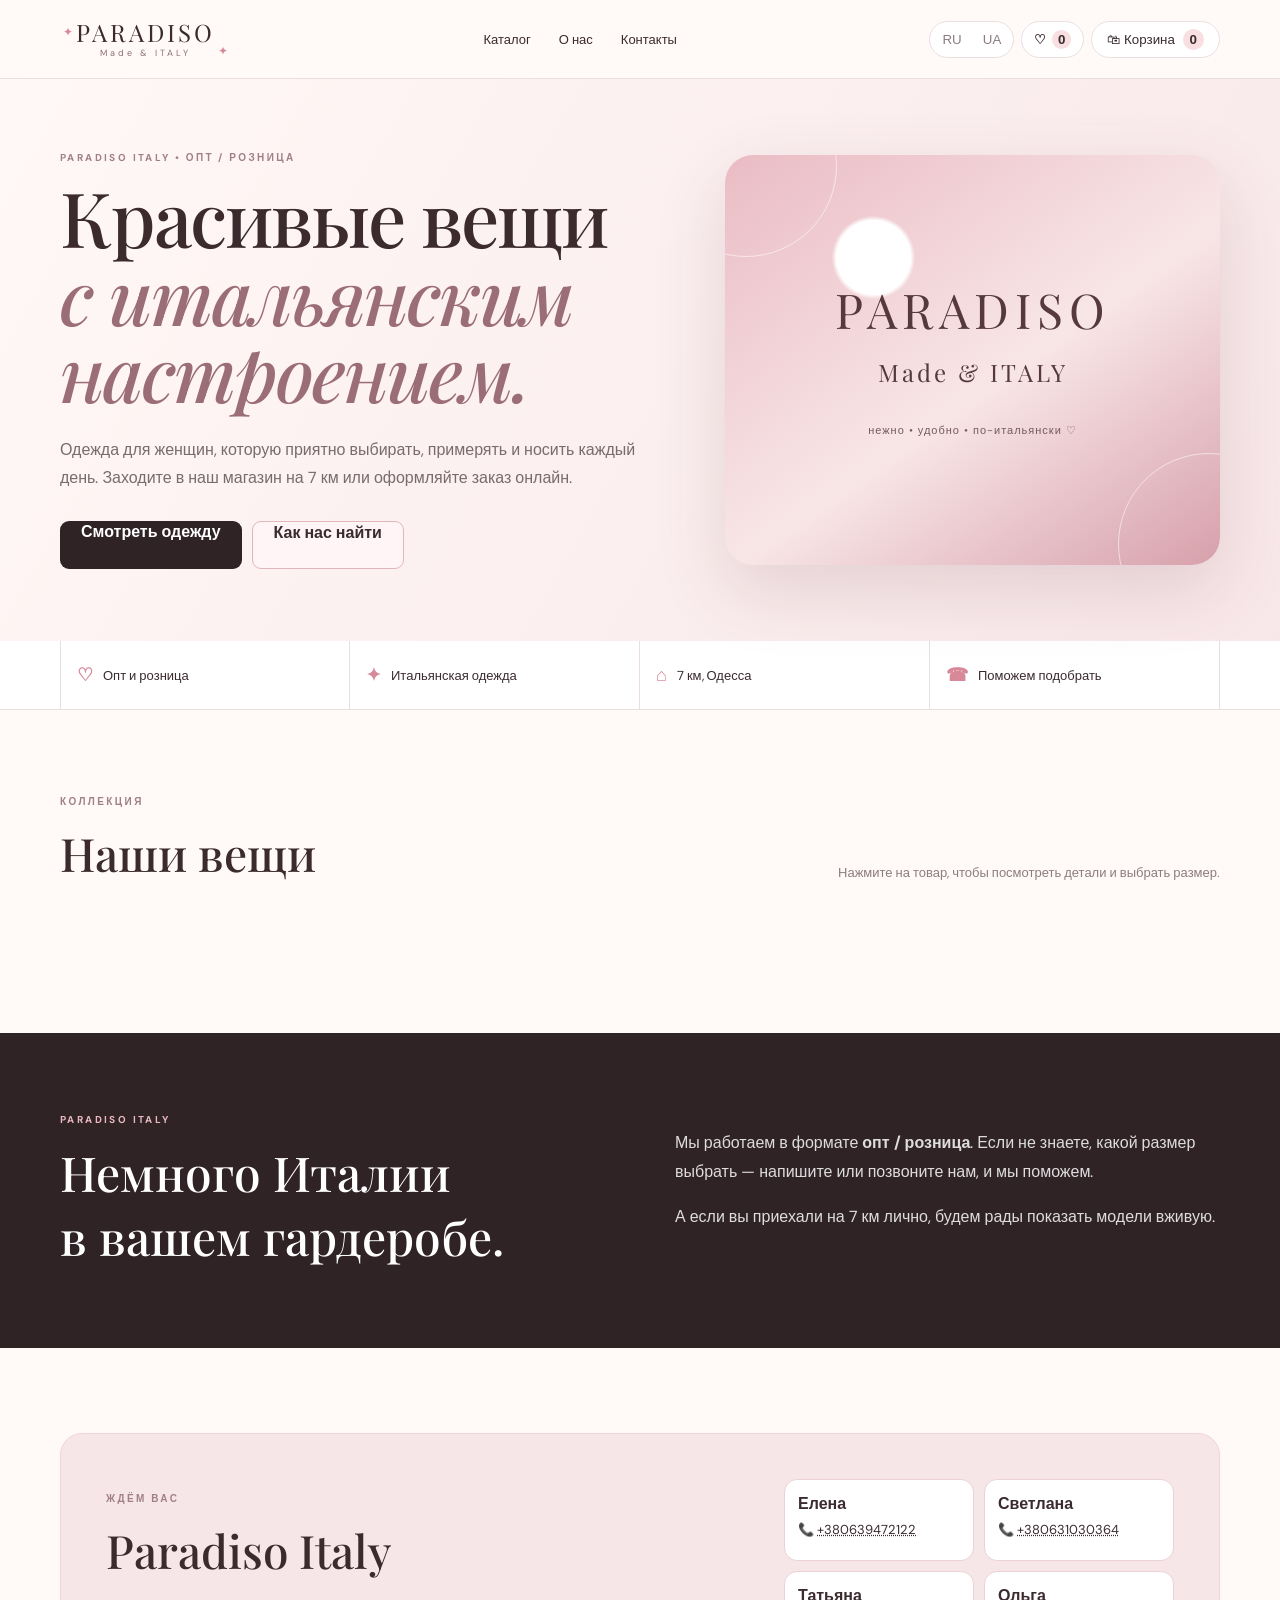
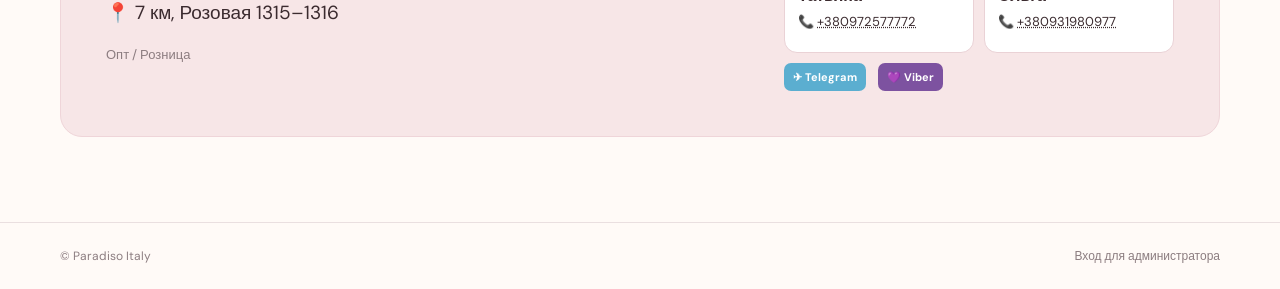
==== commit b1c7ba7b: "деплой телефон фото" ====
--- a/public/index.html
+++ b/public/index.html
@@ -121,6 +121,8 @@
   <div id="sizeHint" class="hint" data-i18n="chooseSize">Выберите размер</div>
 </div></div></div>
 
+<div id="cartAddedModal" class="modal hidden"><div class="shade"></div><div class="modal-box cart-added-modal"><button class="x" data-close>×</button><div class="success-icon">✓</div><h3 data-i18n="addedTitle">Товар добавлен в корзину ✓</h3><p class="added-text" data-i18n="cartItemsAdded">Товар добавлен. Можно продолжить покупки или оформить заказ.</p><div class="added-actions"><button id="continueShoppingBtn" class="btn light full" data-i18n="continueShopping">Продолжить покупки</button><button id="addedCheckoutBtn" class="btn dark full" data-i18n="goToCheckout">Оформить заказ</button></div></div></div>
+
 <div id="cartModal" class="modal hidden"><div class="shade"></div><div class="modal-box cart-modal"><button class="x" data-close>×</button><div class="tiny" data-i18n="yourOrder">ВАШ ЗАКАЗ</div><h3><span data-i18n="cart">Корзина</span> <span id="cartTotalCount"></span></h3><div id="cartItems"></div><div class="cart-summary"><b data-i18n="total">Итого:</b><strong id="cartTotal"></strong></div>
 <button id="checkoutBtn" class="btn dark full" data-i18n="checkout">Перейти к оформлению</button></div></div>
 
--- a/public/style.css
+++ b/public/style.css
@@ -50,3 +50,117 @@
 .lang-switch{display:flex;gap:3px;align-items:center;border:1px solid var(--line);background:#fff;border-radius:999px;padding:3px}
 .lang-switch button{border:0;background:transparent;border-radius:999px;padding:7px 9px;font:700 11px inherit;color:var(--muted);cursor:pointer}
 .lang-switch button.active{background:var(--pink);color:var(--ink)}
+
+/* Final photo grid sizing: uploaded photos always fill the same visual frame */
+.photo img{display:block;width:100%;height:100%;object-fit:cover;object-position:center}
+.product-modal #modalPhoto{width:100%;display:flex;align-items:center;justify-content:center;background:#f3eeee}
+.product-modal #modalPhoto img{display:block;width:100%;height:100%;max-width:100%;max-height:100%;object-fit:cover;object-position:center}
+.product-modal #modalGallery{width:100%;box-sizing:border-box}
+.product-modal #modalGallery .gallery-thumb{overflow:hidden}
+@media(max-width:760px){
+  .product-modal #modalPhoto{width:100%;height:390px;min-height:0;max-height:55vh}
+  .product-modal #modalPhoto img{width:100%;height:100%;object-fit:cover;object-position:center}
+}
+@media(max-width:520px){
+  .product-modal #modalPhoto{width:100%;height:360px;min-height:0;max-height:52vh}
+}
+
+
+/* Product modal mobile scroll + selection + add-to-cart flow */
+.color-choice{
+  padding:10px 14px;
+  border:1px solid var(--line);
+  background:#fff;
+  color:var(--ink);
+  border-radius:9px;
+  cursor:pointer;
+  transition:.15s ease;
+}
+.color-choice:hover{border-color:#dba4ad}
+.color-choice.selected{
+  background:var(--pink);
+  border-color:#c98591;
+  box-shadow:0 0 0 2px #c9859140;
+  font-weight:700;
+}
+.color-choice.disabled,.size.disabled{opacity:.45;cursor:not-allowed;text-decoration:line-through}
+.size.selected{
+  background:var(--pink);
+  border-color:#c98591;
+  box-shadow:0 0 0 2px #c9859140;
+  font-weight:700;
+  transform:translateY(-1px);
+}
+.hint{
+  min-height:18px;
+  font-weight:600;
+}
+.cart-added-modal{
+  padding:34px 28px 28px;
+  max-width:460px;
+  text-align:center;
+}
+.cart-added-modal .success-icon{
+  width:54px;height:54px;border-radius:50%;
+  display:grid;place-items:center;
+  margin:4px auto 14px;
+  background:#e6f6ea;border:1px solid #b9dfc2;color:#34613e;
+  font-size:28px;font-weight:800;
+}
+.cart-added-modal h3{font-family:"Playfair Display",serif;font-size:30px;margin:0 0 10px;font-weight:500}
+.added-text{color:var(--muted);line-height:1.6;margin:0 0 18px}
+.added-actions{display:grid;gap:8px}
+.btn.light{
+  background:#fff5f6;
+  color:var(--ink);
+  border:1px solid #e2b5bd;
+}
+.product-modal .modal-content{min-height:0}
+
+/* On small screens the whole product card scrolls as one continuous column.
+   This fixes the clipped bottom controls on phones. */
+@media(max-width:850px){
+  .modal{
+    padding:8px;
+    align-items:center;
+    overflow:hidden;
+  }
+  .modal-box.product-modal{
+    display:flex;
+    flex-direction:column;
+    width:100%;
+    max-height:94vh;
+    overflow-y:auto;
+    overflow-x:hidden;
+    -webkit-overflow-scrolling:touch;
+    overscroll-behavior:contain;
+  }
+  .product-modal #modalPhoto{
+    flex:0 0 auto;
+    height:min(52vh,390px);
+    min-height:260px;
+    max-height:none;
+  }
+  .product-modal #modalGallery{
+    flex:0 0 auto;
+    overflow-x:auto;
+    overflow-y:hidden;
+  }
+  .product-modal .modal-content{
+    flex:0 0 auto;
+    max-height:none;
+    overflow:visible;
+    padding:26px 20px 30px;
+  }
+  .product-modal .full{
+    margin-bottom:4px;
+  }
+}
+@media(max-width:520px){
+  .modal-box.product-modal{max-height:94vh}
+  .product-modal #modalPhoto{height:340px;min-height:240px}
+  .product-modal .modal-content{padding:22px 18px 30px}
+  .product-modal .modal-content h3{font-size:32px}
+  .cart-added-modal{padding:30px 20px 22px}
+  .cart-added-modal h3{font-size:26px}
+}
